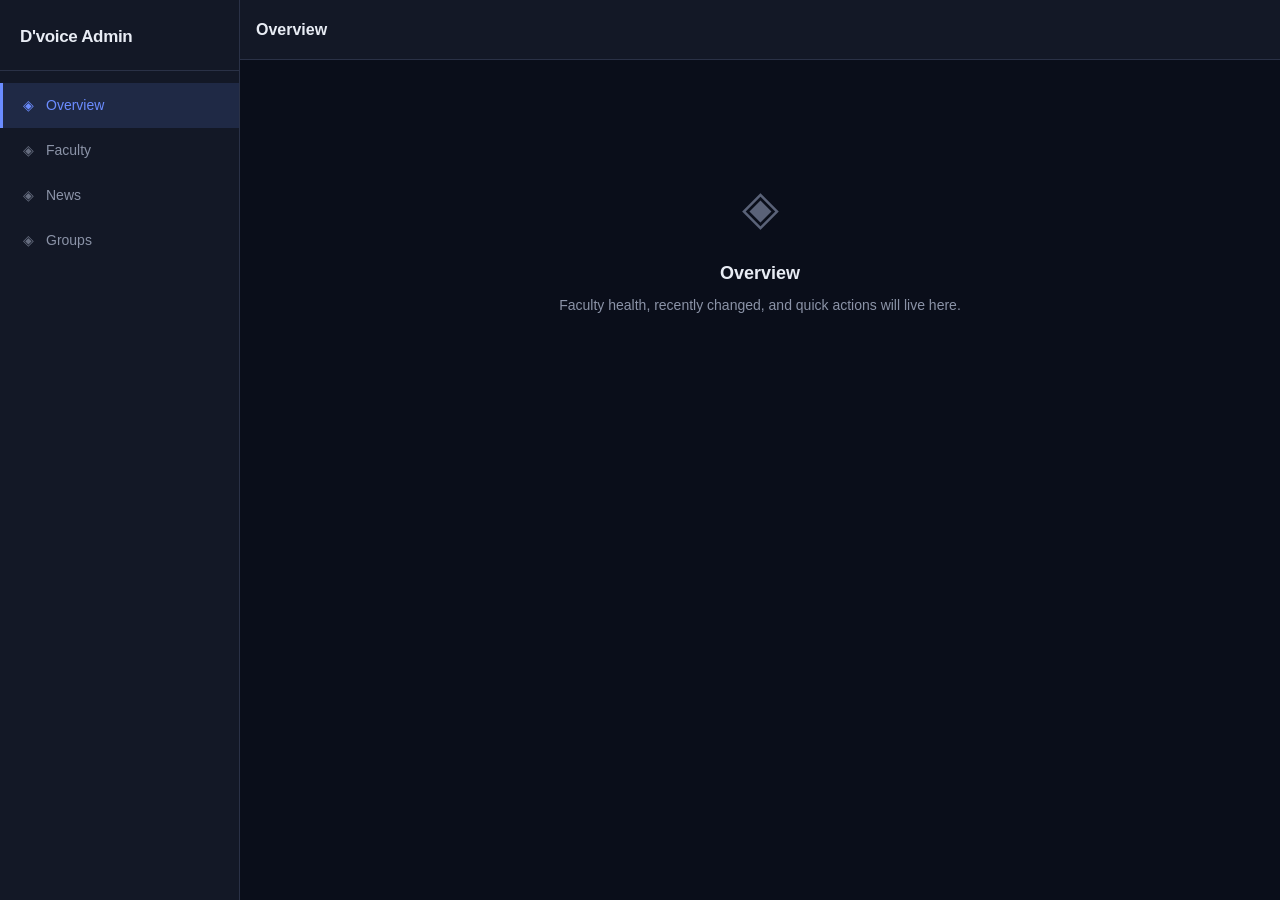
==== dashboard-admin.html @ cf021fe7 "admin shell implemented" ====
<!DOCTYPE html>
<html lang="en">
<head>
  <meta charset="UTF-8">
  <meta name="viewport" content="width=device-width, initial-scale=1.0, viewport-fit=cover">
  <title>D'voice Admin</title>
  <link rel="stylesheet" href="/css/core.css">
  <link rel="stylesheet" href="/css/widgets/sheet.css">
  <link rel="stylesheet" href="/css/widgets/toast.css">
  <link rel="stylesheet" href="/css/widgets/states.css">
  <link rel="stylesheet" href="/admin/css/shell.css">
</head>
<body>
  <div class="admin-shell">
    <!-- Sidebar (desktop) / Drawer (mobile) -->
    <aside class="admin-sidebar" id="admin-sidebar">
      <div class="sidebar-header">
        <h1 class="sidebar-title">D'voice Admin</h1>
      </div>
      <nav class="sidebar-nav" aria-label="Admin navigation">
        <a href="#/overview" class="nav-item" data-route="overview">
          <span class="nav-icon">◈</span>
          <span class="nav-label">Overview</span>
        </a>
        <a href="#/faculty" class="nav-item" data-route="faculty">
          <span class="nav-icon">◈</span>
          <span class="nav-label">Faculty</span>
        </a>
        <a href="#/news" class="nav-item" data-route="news">
          <span class="nav-icon">◈</span>
          <span class="nav-label">News</span>
        </a>
        <a href="#/groups" class="nav-item" data-route="groups">
          <span class="nav-icon">◈</span>
          <span class="nav-label">Groups</span>
        </a>
      </nav>
    </aside>

    <!-- Sidebar overlay (mobile) -->
    <div class="sidebar-overlay" id="sidebar-overlay"></div>

    <!-- Main content area -->
    <div class="admin-main">
      <!-- Top bar (mobile) / Header (desktop) -->
      <header class="admin-topbar">
        <button class="menu-trigger" id="menu-trigger" aria-label="Open menu" aria-expanded="false">
          <span class="menu-bar"></span>
          <span class="menu-bar"></span>
          <span class="menu-bar"></span>
        </button>
        <h2 class="topbar-title" id="topbar-title">Overview</h2>
      </header>

      <!-- View containers -->
      <main class="admin-content" id="admin-content">
        <section class="admin-view" id="view-overview" data-view="overview">
          <div class="view-placeholder">
            <div class="placeholder-icon">◈</div>
            <h2>Overview</h2>
            <p>Faculty health, recently changed, and quick actions will live here.</p>
          </div>
        </section>

        <section class="admin-view" id="view-faculty" data-view="faculty">
          <div class="view-placeholder">
            <div class="placeholder-icon">◈</div>
            <h2>Faculty</h2>
            <p>Faculty list and detail workspace will live here.</p>
          </div>
        </section>

        <section class="admin-view" id="view-news" data-view="news">
          <div class="view-placeholder">
            <div class="placeholder-icon">◈</div>
            <h2>News</h2>
            <p>News list and add/edit forms will live here.</p>
          </div>
        </section>

        <section class="admin-view" id="view-groups" data-view="groups">
          <div class="view-placeholder">
            <div class="placeholder-icon">◈</div>
            <h2>Groups</h2>
            <p>Indigenous groups list and forms will live here.</p>
          </div>
        </section>
      </main>
    </div>
  </div>

  <!-- Sheet overlay (shared) -->
  <div class="sheet-overlay" id="sheet-overlay">
    <div class="sheet" role="dialog" aria-modal="true">
      <div class="sheet-handle" id="sheet-handle"></div>
      <div class="sheet-content" data-state="sheet-content">
        <div class="state-loading" hidden>
          <div class="skeleton skeleton-title"></div>
          <div class="skeleton skeleton-course"></div>
          <div class="skeleton skeleton-line"></div>
          <div class="skeleton skeleton-line"></div>
          <div class="skeleton skeleton-line short"></div>
        </div>
        <div class="state-empty" hidden>
          <div class="placeholder">
            <i>◈</i>
            <h2>Nothing here</h2>
            <p>No content to display.</p>
          </div>
        </div>
        <div class="state-error" hidden>
          <div class="placeholder">
            <i>⚠</i>
            <h2>Something went wrong</h2>
            <p>Please try again.</p>
          </div>
        </div>
        <div class="state-data" hidden></div>
      </div>
      <div class="sheet-actions" id="sheet-actions" hidden></div>
    </div>
  </div>

  <!-- Toast (shared) -->
  <div class="toast" id="toast" role="status" aria-live="polite">
    <span id="toast-message"></span>
    <button class="toast-action" id="toast-action" hidden></button>
  </div>

  <script type="module" src="./admin/js/shell.js"></script>
</body>
</html>
---- css/core.css ----
/* ========== DESIGN TOKENS ========== */
:root {
  --bg: #0A0E1A;
  --surface: #131826;
  --surface-2: #1A2033;
  --surface-3: #232A3D;
  --border: #2A3146;
  --border-strong: #3A4259;

  --text: #E8ECF4;
  --text-muted: #8B93A7;
  --text-dim: #5A6278;

  --primary: #6B8CFF;
  --primary-soft: rgba(107, 140, 255, 0.14);
  --accent: #F5A86C;
  --accent-soft: rgba(245, 168, 108, 0.14);
  --success: #4FD1A5;
  --danger: #F06C7E;

  --radius-sm: 8px;
  --radius: 14px;
  --radius-lg: 20px;

  --shadow-sm: 0 1px 2px rgba(0,0,0,0.3);
  --shadow: 0 4px 16px rgba(0,0,0,0.25);

  --nav-height: 68px;
  --header-height: 60px;
  --safe-bottom: env(safe-area-inset-bottom, 0px);
}

/* ========== RESET ========== */
* { box-sizing: border-box; margin: 0; padding: 0; -webkit-tap-highlight-color: transparent; }
html, body { height: 100%; }
body {
  font-family: 'Inter', -apple-system, BlinkMacSystemFont, sans-serif;
  background: var(--bg);
  color: var(--text);
  font-size: 15px;
  line-height: 1.5;
  -webkit-font-smoothing: antialiased;
  overflow-x: hidden;
}
a { color: inherit; text-decoration: none; }
button { font: inherit; color: inherit; background: none; border: none; cursor: pointer; }
input, select { font: inherit; color: inherit; background: none; border: none; outline: none; }
ul { list-style: none; }
img { max-width: 100%; display: block; }

/* ========== APP SHELL ========== */
.app {
  max-width: 480px;
  margin: 0 auto;
  min-height: 100vh;
  position: relative;
  background: var(--bg);
}

.content {
  padding-bottom: calc(var(--nav-height) + var(--safe-bottom) + 16px);
}

.view { display: none; }
.view.active { display: block; animation: fadeIn 0.25s ease; }
@keyframes fadeIn { from { opacity: 0; transform: translateY(4px); } to { opacity: 1; transform: none; } }

[hidden] {
  display: none !important;
}
---- css/widgets/sheet.css ----
.sheet-overlay {
  position: fixed;
  inset: 0;
  background: rgba(0, 0, 0, 0.5);
  z-index: 200;
  opacity: 0;
  pointer-events: none;
  transition: opacity 0.25s;
}
.sheet-overlay.open {
  opacity: 1;
  pointer-events: auto;
}

.sheet {
  position: absolute;
  bottom: 0;
  left: 0;
  right: 0;
  max-width: 480px;
  margin: 0 auto;
  height: 85vh;
  background: var(--bg);
  border-radius: 20px 20px 0 0;
  transform: translateY(100%);
  transition: transform 0.3s cubic-bezier(0.32, 0.72, 0, 1);
  display: flex;
  flex-direction: column;
  overflow: hidden;
}
.sheet-overlay.open .sheet {
  transform: translateY(0);
}

.sheet-handle {
  width: 36px;
  height: 4px;
  background: var(--border-strong);
  border-radius: 2px;
  margin: 10px auto 4px;
  flex-shrink: 0;
}

.sheet-content {
  flex: 1;
  overflow-y: auto;
  -webkit-overflow-scrolling: touch;
}
---- css/widgets/toast.css ----
.toast {
  position: fixed;
  bottom: calc(var(--nav-height) + var(--safe-bottom) + 16px);
  left: 50%;
  transform: translateX(-50%) translateY(100px);
  background: var(--surface-2);
  border: 1px solid var(--border-strong);
  border-radius: var(--radius);
  padding: 12px 16px;
  display: flex;
  align-items: center;
  gap: 12px;
  box-shadow: var(--shadow);
  z-index: 100;
  opacity: 0;
  transition: transform 0.3s, opacity 0.3s;
  max-width: 90%;
}
.toast.show {
  transform: translateX(-50%) translateY(0);
  opacity: 1;
}
.toast span {
  font-size: 13px;
  color: var(--text);
}
.toast-action {
  font-size: 13px;
  font-weight: 600;
  color: var(--primary);
  padding: 4px 8px;
  border-radius: 6px;
  transition: background 0.15s;
}
.toast-action:active { background: var(--primary-soft); }
---- css/widgets/states.css ----
/* ========== SKELETON ========== */
.skeleton {
  background: linear-gradient(90deg, var(--surface) 0%, var(--surface-2) 50%, var(--surface) 100%);
  background-size: 200% 100%;
  animation: skeleton-shimmer 1.4s infinite;
  border-radius: 6px;
}
@keyframes skeleton-shimmer {
  0% { background-position: 200% 0; }
  100% { background-position: -200% 0; }
}

.skeleton-title { height: 28px; width: 85%; margin-bottom: 12px; }
.skeleton-course { height: 18px; width: 60%; margin-bottom: 20px; }
.skeleton-badge { height: 22px; width: 80px; display: inline-block; margin-right: 8px; }
.skeleton-primary { height: 52px; width: 100%; margin-bottom: 12px; border-radius: var(--radius); }
.skeleton-action { height: 44px; flex: 1; border-radius: var(--radius); }
.skeleton-line { height: 14px; width: 100%; margin-bottom: 8px; }
.skeleton-line.short { width: 70%; }

/* ========== PLACEHOLDER / EMPTY ========== */
.placeholder {
  padding: 40px 20px;
  text-align: center;
  color: var(--text-muted);
}
.placeholder i {
  font-size: 40px;
  color: var(--text-dim);
  margin-bottom: 12px;
  display: block;
}
.placeholder h2 {
  font-size: 17px;
  font-weight: 600;
  color: var(--text);
  margin-bottom: 4px;
}
.placeholder p { font-size: 13px; }

.empty-state {
  padding: 60px 20px;
  text-align: center;
}
.empty-state i {
  font-size: 48px;
  color: var(--text-dim);
  margin-bottom: 16px;
  display: block;
}
.empty-state h2 {
  font-size: 18px;
  font-weight: 600;
  color: var(--text);
  margin-bottom: 8px;
}
.empty-state p {
  font-size: 14px;
  color: var(--text-muted);
  margin-bottom: 24px;
  line-height: 1.5;
}
---- admin/css/shell.css ----
/* ========== ADMIN SHELL ========== */
/* D'voice Admin — persistent frame: sidebar, top bar, routing chrome */

.admin-shell {
  display: flex;
  min-height: 100vh;
  background: var(--bg);
}

/* ---------- Sidebar ---------- */
.admin-sidebar {
  width: 240px;
  flex-shrink: 0;
  background: var(--surface);
  border-right: 1px solid var(--border);
  display: flex;
  flex-direction: column;
  position: fixed;
  top: 0;
  left: 0;
  bottom: 0;
  z-index: 150;
  transform: translateX(-100%);
  transition: transform 0.3s cubic-bezier(0.32, 0.72, 0, 1);
}

.admin-sidebar.open {
  transform: translateX(0);
}

.sidebar-header {
  padding: 24px 20px 20px;
  border-bottom: 1px solid var(--border);
}

.sidebar-title {
  font-size: 17px;
  font-weight: 700;
  color: var(--text);
  letter-spacing: -0.02em;
}

.sidebar-nav {
  padding: 12px 0;
  flex: 1;
  overflow-y: auto;
}

.nav-item {
  display: flex;
  align-items: center;
  gap: 12px;
  padding: 12px 20px;
  color: var(--text-muted);
  font-size: 14px;
  font-weight: 500;
  transition: background 0.15s, color 0.15s;
  border-left: 3px solid transparent;
}

.nav-item:hover {
  background: var(--surface-2);
  color: var(--text);
}

.nav-item.active {
  background: var(--primary-soft);
  color: var(--primary);
  border-left-color: var(--primary);
}

.nav-icon {
  font-size: 14px;
  opacity: 0.7;
}

.nav-item.active .nav-icon {
  opacity: 1;
}

/* ---------- Sidebar overlay (mobile) ---------- */
.sidebar-overlay {
  position: fixed;
  inset: 0;
  background: rgba(0, 0, 0, 0.5);
  z-index: 140;
  opacity: 0;
  pointer-events: none;
  transition: opacity 0.25s;
}

.sidebar-overlay.open {
  opacity: 1;
  pointer-events: auto;
}

/* ---------- Main area ---------- */
.admin-main {
  flex: 1;
  margin-left: 0;
  min-height: 100vh;
  display: flex;
  flex-direction: column;
}

/* ---------- Top bar ---------- */
.admin-topbar {
  height: var(--header-height);
  background: var(--surface);
  border-bottom: 1px solid var(--border);
  display: flex;
  align-items: center;
  gap: 12px;
  padding: 0 16px;
  position: sticky;
  top: 0;
  z-index: 100;
}

.menu-trigger {
  display: flex;
  flex-direction: column;
  justify-content: center;
  gap: 5px;
  width: 40px;
  height: 40px;
  padding: 8px;
  border-radius: var(--radius-sm);
  transition: background 0.15s;
}

.menu-trigger:hover {
  background: var(--surface-2);
}

.menu-bar {
  display: block;
  width: 20px;
  height: 2px;
  background: var(--text);
  border-radius: 1px;
  transition: transform 0.2s, opacity 0.2s;
}

.menu-trigger[aria-expanded="true"] .menu-bar:nth-child(1) {
  transform: translateY(7px) rotate(45deg);
}

.menu-trigger[aria-expanded="true"] .menu-bar:nth-child(2) {
  opacity: 0;
}

.menu-trigger[aria-expanded="true"] .menu-bar:nth-child(3) {
  transform: translateY(-7px) rotate(-45deg);
}

.topbar-title {
  font-size: 16px;
  font-weight: 600;
  color: var(--text);
}

/* ---------- Content ---------- */
.admin-content {
  flex: 1;
  padding: 24px 16px;
  max-width: 720px;
  width: 100%;
  margin: 0 auto;
}

.admin-view {
  display: none;
}

.admin-view.active {
  display: block;
  animation: fadeIn 0.25s ease;
}

/* ---------- View placeholder ---------- */
.view-placeholder {
  padding: 80px 20px;
  text-align: center;
  color: var(--text-muted);
}

.placeholder-icon {
  font-size: 48px;
  color: var(--text-dim);
  margin-bottom: 16px;
}

.view-placeholder h2 {
  font-size: 18px;
  font-weight: 600;
  color: var(--text);
  margin-bottom: 8px;
}

.view-placeholder p {
  font-size: 14px;
  line-height: 1.5;
}

/* ---------- Sheet action bar ---------- */
.sheet-actions {
  flex-shrink: 0;
  padding: 12px 16px calc(12px + var(--safe-bottom));
  border-top: 1px solid var(--border);
  background: var(--surface);
  display: flex;
  gap: 12px;
}

.sheet-actions .btn {
  flex: 1;
  padding: 12px 16px;
  border-radius: var(--radius);
  font-size: 14px;
  font-weight: 600;
  text-align: center;
  transition: background 0.15s, opacity 0.15s;
}

.sheet-actions .btn-primary {
  background: var(--primary);
  color: #fff;
}

.sheet-actions .btn-primary:active {
  opacity: 0.85;
}

.sheet-actions .btn-secondary {
  background: var(--surface-3);
  color: var(--text);
}

.sheet-actions .btn-secondary:active {
  background: var(--border);
}

.sheet-actions .btn-danger {
  background: var(--danger);
  color: #fff;
}

.sheet-actions .btn:disabled {
  opacity: 0.4;
  cursor: not-allowed;
}

/* ---------- Desktop ---------- */
@media (min-width: 768px) {
  .admin-sidebar {
    transform: translateX(0);
    position: fixed;
  }

  .admin-main {
    margin-left: 240px;
  }

  .menu-trigger {
    display: none;
  }

  .sidebar-overlay {
    display: none;
  }

  .admin-content {
    padding: 32px 32px;
    max-width: 800px;
  }
}

/* ---------- Reduced motion ---------- */
@media (prefers-reduced-motion: reduce) {
  .admin-sidebar,
  .sidebar-overlay,
  .menu-bar {
    transition: none;
  }

  .admin-view.active {
    animation: none;
  }
}
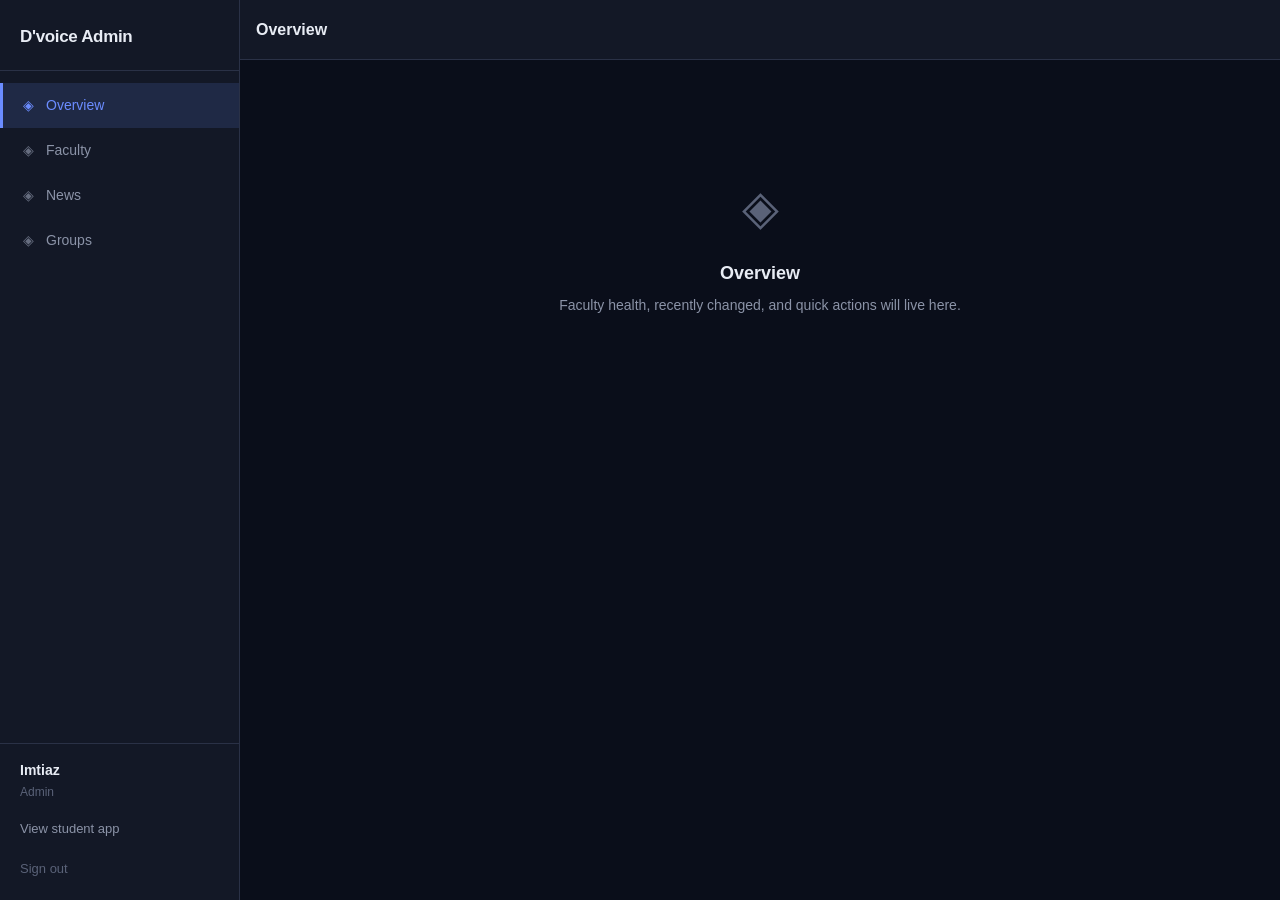
==== commit 1941f9a6: "faculty implemeted" ====
--- a/dashboard-admin.html
+++ b/dashboard-admin.html
@@ -9,6 +9,7 @@
   <link rel="stylesheet" href="/css/widgets/toast.css">
   <link rel="stylesheet" href="/css/widgets/states.css">
   <link rel="stylesheet" href="/admin/css/shell.css">
+  <link rel="stylesheet" href="/admin/css/faculty.css">
 </head>
 <body>
   <div class="admin-shell">
@@ -35,6 +36,15 @@
           <span class="nav-label">Groups</span>
         </a>
       </nav>
+
+      <div class="sidebar-footer">
+        <div class="operator-info">
+          <span class="operator-name">Imtiaz</span>
+          <span class="operator-role">Admin</span>
+        </div>
+        <a href="#" class="sidebar-link">View student app</a>
+        <button class="sidebar-link sidebar-signout" id="signout-btn">Sign out</button>
+      </div>
     </aside>
 
     <!-- Sidebar overlay (mobile) -->
@@ -63,10 +73,31 @@
         </section>
 
         <section class="admin-view" id="view-faculty" data-view="faculty">
-          <div class="view-placeholder">
-            <div class="placeholder-icon">◈</div>
-            <h2>Faculty</h2>
-            <p>Faculty list and detail workspace will live here.</p>
+          <!-- Level 1: Faculty list -->
+          <div id="faculty-list-view">
+            <div class="faculty-list-header">
+              <button class="btn btn-primary" id="create-faculty-btn">Create faculty</button>
+            </div>
+            <div id="faculty-list-container"></div>
+          </div>
+
+          <!-- Level 2: Faculty detail -->
+          <div id="faculty-detail-view" hidden>
+            <div class="faculty-detail-header">
+              <button class="back-btn" id="faculty-back-btn" aria-label="Back to faculty list">
+                <span>←</span> Back
+              </button>
+              <div class="faculty-title-row">
+                <h2 class="faculty-name" id="faculty-detail-name"></h2>
+                <span class="badge" id="faculty-detail-badge"></span>
+              </div>
+              <p class="faculty-meta" id="faculty-detail-meta"></p>
+            </div>
+            <div class="faculty-detail-actions">
+              <button class="btn btn-primary" id="add-resource-btn">Add resource</button>
+              <button class="btn btn-secondary" id="faculty-overflow-btn" aria-label="Faculty options">⋮</button>
+            </div>
+            <div id="faculty-resources-container"></div>
           </div>
         </section>
 
@@ -127,6 +158,6 @@
     <button class="toast-action" id="toast-action" hidden></button>
   </div>
 
-  <script type="module" src="./admin/js/shell.js"></script>
+  <script type="module" src="/admin/js/shell.js"></script>
 </body>
-</html>+</html>
--- a/admin/css/shell.css
+++ b/admin/css/shell.css
@@ -251,6 +251,57 @@
   cursor: not-allowed;
 }
 
+
+/* ---------- Sidebar footer ---------- */
+.sidebar-footer {
+  padding: 16px 20px calc(16px + var(--safe-bottom));
+  border-top: 1px solid var(--border);
+  display: flex;
+  flex-direction: column;
+  gap: 8px;
+}
+
+.operator-info {
+  display: flex;
+  flex-direction: column;
+  gap: 2px;
+  margin-bottom: 4px;
+}
+
+.operator-name {
+  font-size: 14px;
+  font-weight: 600;
+  color: var(--text);
+}
+
+.operator-role {
+  font-size: 12px;
+  color: var(--text-dim);
+}
+
+.sidebar-link {
+  font-size: 13px;
+  color: var(--text-muted);
+  padding: 6px 0;
+  transition: color 0.15s;
+  background: none;
+  border: none;
+  text-align: left;
+  cursor: pointer;
+}
+
+.sidebar-link:hover {
+  color: var(--text);
+}
+
+.sidebar-signout {
+  color: var(--text-dim);
+}
+
+.sidebar-signout:hover {
+  color: var(--danger);
+}
+
 /* ---------- Desktop ---------- */
 @media (min-width: 768px) {
   .admin-sidebar {
@@ -287,4 +338,4 @@
   .admin-view.active {
     animation: none;
   }
-}+}
--- a/admin/css/faculty.css
+++ b/admin/css/faculty.css
@@ -0,0 +1,491 @@
+/* ========== ADMIN FACULTY ========== */
+/* Level 1 list + Level 2 detail + resource sheet */
+
+/* ---------- Badges ---------- */
+.badge {
+  display: inline-flex;
+  align-items: center;
+  padding: 3px 10px;
+  border-radius: 20px;
+  font-size: 12px;
+  font-weight: 600;
+  white-space: nowrap;
+}
+
+.badge-published {
+  background: rgba(79, 209, 165, 0.12);
+  color: var(--success);
+}
+
+.badge-draft {
+  background: var(--surface-3);
+  color: var(--text-muted);
+}
+
+.badge-deleted {
+  background: rgba(240, 108, 126, 0.1);
+  color: var(--danger);
+  opacity: 0.8;
+}
+
+.badge-public {
+  background: rgba(79, 209, 165, 0.12);
+  color: var(--success);
+}
+
+.badge-unlisted {
+  background: var(--surface-3);
+  color: var(--text-muted);
+}
+
+/* ---------- Buttons ---------- */
+.btn {
+  display: inline-flex;
+  align-items: center;
+  justify-content: center;
+  gap: 8px;
+  padding: 10px 16px;
+  border-radius: var(--radius);
+  font-size: 14px;
+  font-weight: 600;
+  border: none;
+  cursor: pointer;
+  transition: background 0.15s, opacity 0.15s;
+}
+
+.btn-primary {
+  background: var(--primary);
+  color: #fff;
+}
+
+.btn-primary:hover { opacity: 0.9; }
+.btn-primary:disabled { opacity: 0.4; cursor: not-allowed; }
+
+.btn-secondary {
+  background: var(--surface-3);
+  color: var(--text);
+}
+
+.btn-secondary:hover { background: var(--border); }
+.btn-secondary:disabled { opacity: 0.4; cursor: not-allowed; }
+
+.btn-danger {
+  background: var(--danger);
+  color: #fff;
+}
+
+.btn-danger:hover { opacity: 0.9; }
+.btn-danger:disabled { opacity: 0.4; cursor: not-allowed; }
+
+/* ---------- Level 1: Faculty list ---------- */
+.faculty-list-header {
+  display: flex;
+  justify-content: flex-end;
+  margin-bottom: 16px;
+}
+
+.faculty-row {
+  display: flex;
+  align-items: center;
+  gap: 12px;
+  padding: 14px 16px;
+  background: var(--surface);
+  border: 1px solid var(--border);
+  border-radius: var(--radius);
+  margin-bottom: 8px;
+  cursor: pointer;
+  transition: background 0.15s;
+}
+
+.faculty-row:hover {
+  background: var(--surface-2);
+}
+
+.faculty-row-primary {
+  flex: 1;
+  min-width: 0;
+}
+
+.faculty-row-name {
+  font-size: 15px;
+  font-weight: 600;
+  color: var(--text);
+  white-space: nowrap;
+  overflow: hidden;
+  text-overflow: ellipsis;
+}
+
+.faculty-row-secondary {
+  font-size: 13px;
+  color: var(--text-muted);
+  margin-top: 2px;
+}
+
+.faculty-row .badge {
+  flex-shrink: 0;
+}
+
+/* ---------- Level 2: Faculty detail ---------- */
+.faculty-detail-header {
+  margin-bottom: 20px;
+}
+
+.back-btn {
+  display: inline-flex;
+  align-items: center;
+  gap: 6px;
+  font-size: 14px;
+  color: var(--text-muted);
+  padding: 6px 0;
+  margin-bottom: 12px;
+  transition: color 0.15s;
+}
+
+.back-btn:hover {
+  color: var(--text);
+}
+
+.faculty-title-row {
+  display: flex;
+  align-items: center;
+  gap: 12px;
+  flex-wrap: wrap;
+}
+
+.faculty-name {
+  font-size: 22px;
+  font-weight: 700;
+  color: var(--text);
+  cursor: pointer;
+  padding: 4px 8px;
+  margin: -4px -8px;
+  border-radius: var(--radius-sm);
+  transition: background 0.15s;
+}
+
+.faculty-name:hover {
+  background: var(--surface-2);
+}
+
+.faculty-name.editing {
+  cursor: text;
+  background: var(--surface-2);
+  outline: 2px solid var(--primary);
+  outline-offset: -2px;
+}
+
+.faculty-meta {
+  font-size: 13px;
+  color: var(--text-muted);
+  margin-top: 6px;
+}
+
+.faculty-detail-actions {
+  display: flex;
+  gap: 12px;
+  margin-bottom: 20px;
+}
+
+.faculty-detail-actions .btn-primary {
+  flex: 1;
+}
+
+.faculty-detail-actions .btn-secondary {
+  padding: 10px 14px;
+}
+
+/* ---------- Resource rows ---------- */
+.resource-row {
+  display: flex;
+  align-items: center;
+  gap: 12px;
+  padding: 14px 16px;
+  background: var(--surface);
+  border: 1px solid var(--border);
+  border-radius: var(--radius);
+  margin-bottom: 8px;
+}
+
+.resource-row-primary {
+  flex: 1;
+  min-width: 0;
+  cursor: pointer;
+}
+
+.resource-row-title {
+  font-size: 15px;
+  font-weight: 600;
+  color: var(--text);
+  white-space: nowrap;
+  overflow: hidden;
+  text-overflow: ellipsis;
+}
+
+.resource-row-secondary {
+  font-size: 13px;
+  color: var(--text-muted);
+  margin-top: 2px;
+}
+
+.resource-row .badge {
+  flex-shrink: 0;
+}
+
+.resource-row-actions {
+  display: flex;
+  gap: 4px;
+  flex-shrink: 0;
+}
+
+.row-action-btn {
+  padding: 6px 10px;
+  font-size: 13px;
+  color: var(--text-muted);
+  border-radius: 6px;
+  transition: background 0.15s, color 0.15s;
+  white-space: nowrap;
+}
+
+.row-action-btn:hover {
+  background: var(--surface-3);
+  color: var(--text);
+}
+
+.row-action-btn.danger:hover {
+  color: var(--danger);
+}
+
+/* ---------- Overflow menu ---------- */
+.overflow-menu {
+  position: absolute;
+  background: var(--surface-2);
+  border: 1px solid var(--border-strong);
+  border-radius: var(--radius-sm);
+  padding: 4px;
+  min-width: 160px;
+  box-shadow: var(--shadow);
+  z-index: 300;
+}
+
+.overflow-menu button {
+  display: block;
+  width: 100%;
+  text-align: left;
+  padding: 8px 12px;
+  font-size: 13px;
+  color: var(--text);
+  border-radius: 6px;
+  transition: background 0.15s;
+}
+
+.overflow-menu button:hover {
+  background: var(--surface-3);
+}
+
+.overflow-menu button.danger {
+  color: var(--danger);
+}
+
+/* ---------- Rename modal ---------- */
+.modal-overlay {
+  position: fixed;
+  inset: 0;
+  background: rgba(0, 0, 0, 0.6);
+  z-index: 400;
+  display: flex;
+  align-items: center;
+  justify-content: center;
+  padding: 20px;
+}
+
+.modal {
+  background: var(--surface);
+  border: 1px solid var(--border-strong);
+  border-radius: var(--radius-lg);
+  padding: 24px;
+  max-width: 400px;
+  width: 100%;
+}
+
+.modal h3 {
+  font-size: 17px;
+  font-weight: 700;
+  color: var(--text);
+  margin-bottom: 8px;
+}
+
+.modal p {
+  font-size: 14px;
+  color: var(--text-muted);
+  line-height: 1.5;
+  margin-bottom: 20px;
+}
+
+.modal-actions {
+  display: flex;
+  gap: 12px;
+}
+
+.modal-actions .btn {
+  flex: 1;
+}
+
+/* ---------- Form styles (in sheet) ---------- */
+.form-group {
+  margin-bottom: 16px;
+}
+
+.form-label {
+  display: block;
+  font-size: 13px;
+  font-weight: 600;
+  color: var(--text-muted);
+  margin-bottom: 6px;
+}
+
+.form-input,
+.form-select,
+.form-textarea {
+  width: 100%;
+  padding: 10px 12px;
+  background: var(--surface-2);
+  border: 1px solid var(--border);
+  border-radius: var(--radius-sm);
+  color: var(--text);
+  font-size: 14px;
+  transition: border-color 0.15s;
+}
+
+.form-input:focus,
+.form-select:focus,
+.form-textarea:focus {
+  border-color: var(--primary);
+  outline: none;
+}
+
+.form-textarea {
+  min-height: 80px;
+  resize: vertical;
+}
+
+.form-hint {
+  font-size: 12px;
+  color: var(--text-dim);
+  margin-top: 4px;
+}
+
+/* ---------- Warning banner ---------- */
+.warning-banner {
+  padding: 12px 16px;
+  background: rgba(245, 168, 108, 0.1);
+  border: 1px solid rgba(245, 168, 108, 0.3);
+  border-radius: var(--radius-sm);
+  font-size: 13px;
+  color: var(--accent);
+  line-height: 1.5;
+  margin-bottom: 16px;
+}
+
+.warning-banner.blocking {
+  background: rgba(240, 108, 126, 0.1);
+  border-color: rgba(240, 108, 126, 0.3);
+  color: var(--danger);
+}
+
+/* ---------- Add another toggle ---------- */
+.add-another-row {
+  display: flex;
+  align-items: center;
+  justify-content: space-between;
+  padding: 12px 0;
+  border-top: 1px solid var(--border);
+  margin-top: 8px;
+}
+
+.add-another-label {
+  font-size: 14px;
+  color: var(--text);
+}
+
+.toggle {
+  position: relative;
+  width: 44px;
+  height: 24px;
+  background: var(--surface-3);
+  border-radius: 12px;
+  cursor: pointer;
+  transition: background 0.2s;
+  border: none;
+}
+
+.toggle.on {
+  background: var(--primary);
+}
+
+.toggle-knob {
+  position: absolute;
+  top: 2px;
+  left: 2px;
+  width: 20px;
+  height: 20px;
+  background: #fff;
+  border-radius: 50%;
+  transition: transform 0.2s;
+}
+
+.toggle.on .toggle-knob {
+  transform: translateX(20px);
+}
+
+/* ---------- Combobox dropdown ---------- */
+.combobox-wrapper {
+  position: relative;
+}
+
+.combobox-menu {
+  position: absolute;
+  top: 100%;
+  left: 0;
+  right: 0;
+  background: var(--surface-2);
+  border: 1px solid var(--border-strong);
+  border-radius: var(--radius-sm);
+  max-height: 200px;
+  overflow-y: auto;
+  z-index: 50;
+  display: none;
+}
+
+.combobox-menu.open {
+  display: block;
+}
+
+.combobox-item {
+  padding: 10px 12px;
+  font-size: 14px;
+  color: var(--text);
+  cursor: pointer;
+}
+
+.combobox-item:hover,
+.combobox-item.highlighted {
+  background: var(--surface-3);
+}
+
+.combobox-empty {
+  padding: 12px;
+  font-size: 13px;
+  color: var(--text-dim);
+  text-align: center;
+}
+
+/* ---------- Intent mode prompt ---------- */
+.intent-prompt {
+  padding: 12px 16px;
+  background: var(--primary-soft);
+  border: 1px solid rgba(107, 140, 255, 0.3);
+  border-radius: var(--radius-sm);
+  font-size: 14px;
+  color: var(--primary);
+  margin-bottom: 16px;
+}
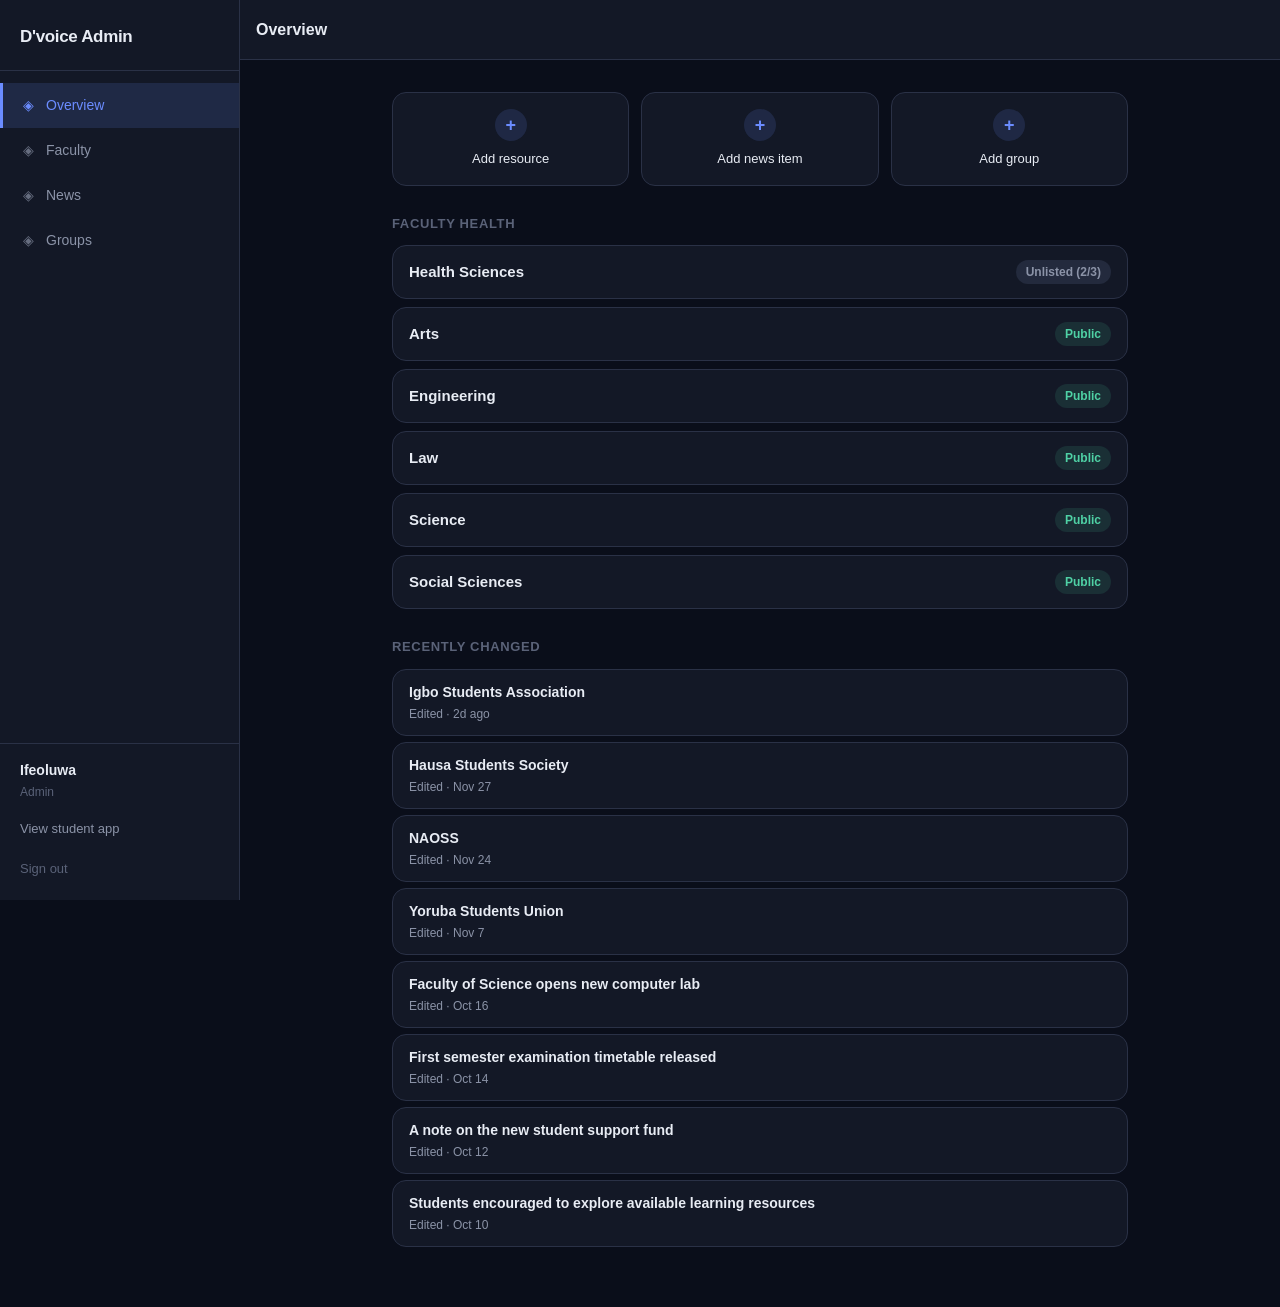
==== commit 5e2bae8f: "all 4 pages complete" ====
--- a/dashboard-admin.html
+++ b/dashboard-admin.html
@@ -10,6 +10,9 @@
   <link rel="stylesheet" href="/css/widgets/states.css">
   <link rel="stylesheet" href="/admin/css/shell.css">
   <link rel="stylesheet" href="/admin/css/faculty.css">
+  <link rel="stylesheet" href="/admin/css/overview.css">
+  <link rel="stylesheet" href="/admin/css/news.css">
+  <link rel="stylesheet" href="/admin/css/groups.css">
 </head>
 <body>
   <div class="admin-shell">
@@ -39,7 +42,7 @@
 
       <div class="sidebar-footer">
         <div class="operator-info">
-          <span class="operator-name">Imtiaz</span>
+          <span class="operator-name">Ifeoluwa</span>
           <span class="operator-role">Admin</span>
         </div>
         <a href="#" class="sidebar-link">View student app</a>
@@ -65,11 +68,7 @@
       <!-- View containers -->
       <main class="admin-content" id="admin-content">
         <section class="admin-view" id="view-overview" data-view="overview">
-          <div class="view-placeholder">
-            <div class="placeholder-icon">◈</div>
-            <h2>Overview</h2>
-            <p>Faculty health, recently changed, and quick actions will live here.</p>
-          </div>
+          <div id="overview-container"></div>
         </section>
 
         <section class="admin-view" id="view-faculty" data-view="faculty">
@@ -102,19 +101,17 @@
         </section>
 
         <section class="admin-view" id="view-news" data-view="news">
-          <div class="view-placeholder">
-            <div class="placeholder-icon">◈</div>
-            <h2>News</h2>
-            <p>News list and add/edit forms will live here.</p>
+          <div class="news-list-header">
+            <button class="btn btn-primary" id="add-news-btn">Add news item</button>
           </div>
+          <div id="news-list-container"></div>
         </section>
 
         <section class="admin-view" id="view-groups" data-view="groups">
-          <div class="view-placeholder">
-            <div class="placeholder-icon">◈</div>
-            <h2>Groups</h2>
-            <p>Indigenous groups list and forms will live here.</p>
+          <div class="groups-list-header">
+            <button class="btn btn-primary" id="add-group-btn">Add group</button>
           </div>
+          <div id="groups-list-container"></div>
         </section>
       </main>
     </div>
--- a/admin/css/overview.css
+++ b/admin/css/overview.css
@@ -0,0 +1,108 @@
+/* ========== ADMIN OVERVIEW ========== */
+
+.quick-actions {
+  display: grid;
+  grid-template-columns: repeat(3, 1fr);
+  gap: 12px;
+  margin-bottom: 28px;
+}
+
+.quick-action-btn {
+  display: flex;
+  flex-direction: column;
+  align-items: center;
+  gap: 8px;
+  padding: 16px 12px;
+  background: var(--surface);
+  border: 1px solid var(--border);
+  border-radius: var(--radius);
+  color: var(--text);
+  font-size: 13px;
+  font-weight: 500;
+  cursor: pointer;
+  transition: background 0.15s, border-color 0.15s;
+}
+
+.quick-action-btn:hover {
+  background: var(--surface-2);
+  border-color: var(--border-strong);
+}
+
+.quick-action-icon {
+  width: 32px;
+  height: 32px;
+  display: flex;
+  align-items: center;
+  justify-content: center;
+  background: var(--primary-soft);
+  color: var(--primary);
+  border-radius: 50%;
+  font-size: 18px;
+  font-weight: 600;
+}
+
+.overview-section {
+  margin-bottom: 28px;
+}
+
+.section-title {
+  font-size: 13px;
+  font-weight: 600;
+  color: var(--text-dim);
+  text-transform: uppercase;
+  letter-spacing: 0.05em;
+  margin-bottom: 12px;
+}
+
+.recent-row {
+  display: flex;
+  align-items: center;
+  gap: 12px;
+  padding: 12px 16px;
+  background: var(--surface);
+  border: 1px solid var(--border);
+  border-radius: var(--radius);
+  margin-bottom: 6px;
+  cursor: pointer;
+  transition: background 0.15s;
+}
+
+.recent-row:hover {
+  background: var(--surface-2);
+}
+
+.recent-row-primary {
+  flex: 1;
+  min-width: 0;
+}
+
+.recent-row-name {
+  font-size: 14px;
+  font-weight: 600;
+  color: var(--text);
+  white-space: nowrap;
+  overflow: hidden;
+  text-overflow: ellipsis;
+}
+
+.recent-row-meta {
+  font-size: 12px;
+  color: var(--text-muted);
+  margin-top: 2px;
+}
+
+.recent-row .badge {
+  flex-shrink: 0;
+}
+
+@media (max-width: 480px) {
+  .quick-actions {
+    grid-template-columns: 1fr;
+  }
+
+  .quick-action-btn {
+    flex-direction: row;
+    justify-content: flex-start;
+    padding: 14px 16px;
+  }
+}
--- a/admin/css/news.css
+++ b/admin/css/news.css
@@ -0,0 +1,17 @@
+/* ========== ADMIN NEWS ========== */
+
+.news-list-header {
+  display: flex;
+  justify-content: flex-end;
+  margin-bottom: 16px;
+}
+
+.news-row .resource-row-secondary {
+  display: flex;
+  align-items: center;
+  gap: 4px;
+}
+
+.news-image-indicator {
+  font-size: 12px;
+}
--- a/admin/css/groups.css
+++ b/admin/css/groups.css
@@ -0,0 +1,7 @@
+/* ========== ADMIN GROUPS ========== */
+
+.groups-list-header {
+  display: flex;
+  justify-content: flex-end;
+  margin-bottom: 16px;
+}
